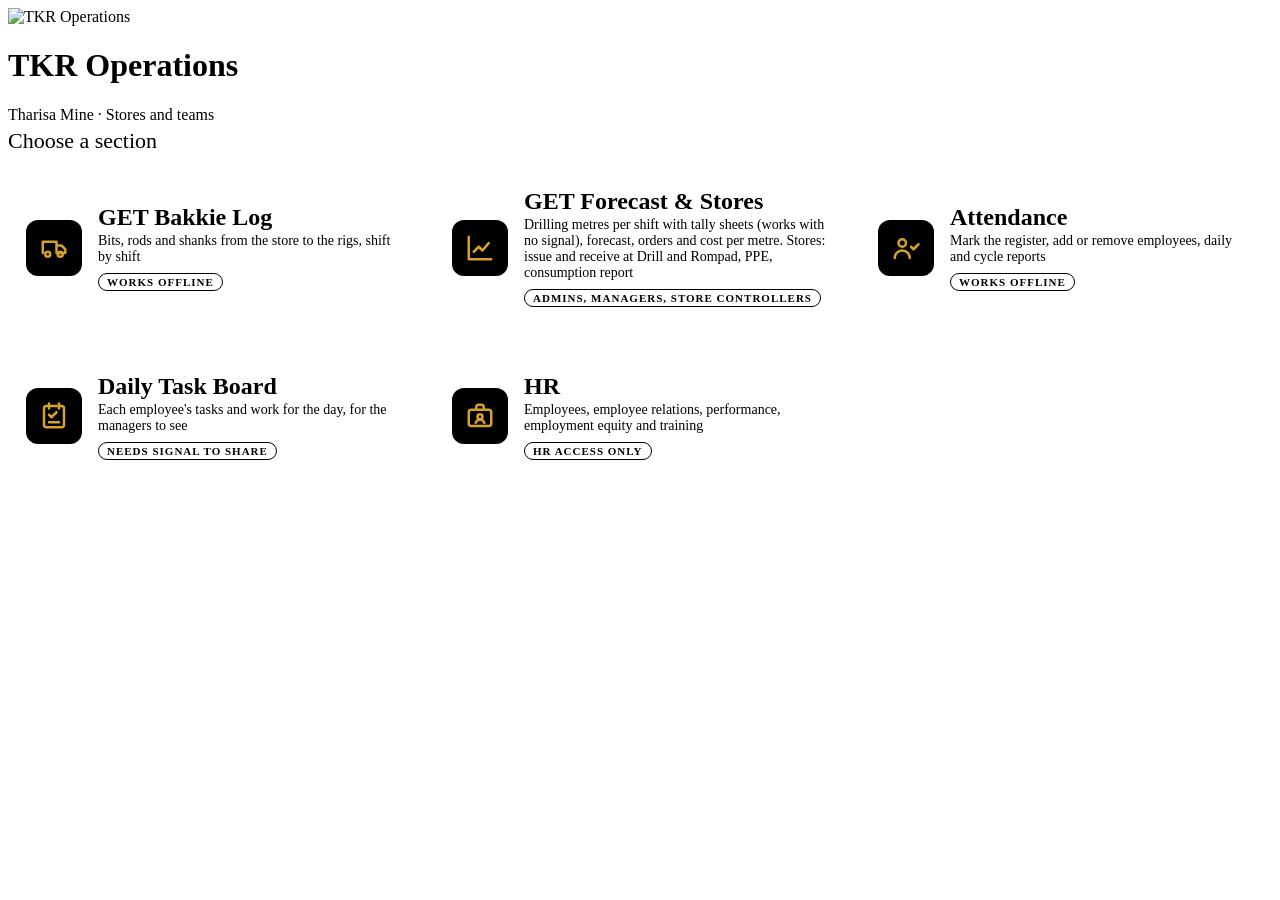
==== index.html @ 8fed8349 "GET Forecast Metres tab is now the shift capture (works with no signal); October register and GET Fo" ====
<!doctype html>
<html lang="en">
<head>
<meta charset="utf-8">
<meta name="viewport" content="width=device-width,initial-scale=1,viewport-fit=cover">
<title>TKR Operations</title>
<meta name="theme-color" content="#000000">
<link rel="manifest" href="manifest.webmanifest">
<link rel="icon" href="icons/icon-192.png">
<link rel="apple-touch-icon" href="icons/maskable-192.png">
<meta name="apple-mobile-web-app-capable" content="yes">
<meta name="mobile-web-app-capable" content="yes">
<meta name="apple-mobile-web-app-title" content="TKR">
<meta name="apple-mobile-web-app-status-bar-style" content="black">
<link rel="stylesheet" href="style.css">
<style>
.sections{display:grid;gap:14px;grid-template-columns:repeat(auto-fill,minmax(min(320px,100%),1fr))}
.section{display:flex;gap:16px;align-items:center;text-decoration:none;color:var(--fg);background:var(--panel);border:1px solid var(--line);border-left:5px solid var(--gold);border-radius:12px;padding:20px 18px;min-height:110px}
.section:hover,.section:focus-visible{border-color:var(--gold)}
.section .ic{width:56px;height:56px;border-radius:12px;background:#000;color:#d4a12a;display:grid;place-items:center;flex:none}
.section .ic svg{width:30px;height:30px}
.section b{display:block;font-family:var(--display);font-size:24px;line-height:1.1}
.section small{display:block;color:var(--muted);font-size:14px;margin-top:3px}
.tag{display:inline-block;margin-top:8px;font-size:11px;font-weight:600;letter-spacing:1px;text-transform:uppercase;padding:2px 8px;border-radius:99px;border:1px solid currentColor}
.tag.off{color:var(--ok)} .tag.on{color:var(--gold)}
.hello{font-family:var(--display);font-size:22px;margin:4px 0 14px}
</style>
</head>
<body>
<div class="band"><div class="in">
  <img class="logo" src="icons/logo-96.png" alt="TKR Operations">
  <div><h1>TKR Operations</h1><div class="sub">Tharisa Mine · Stores and teams</div></div>
  <button id="installBtn" class="install" hidden>Install app</button>
</div></div>
<div class="wrap">
  <div class="hello">Choose a section</div>
  <div class="sections" id="sections"></div>
</div>
<script>
/* Sections of the TKR app. To add a new section later, add one line here and a folder with its page. */
const SECTIONS = [
  { href: "get/", title: "GET Bakkie Log", text: "Bits, rods and shanks from the store to the rigs, shift by shift", tag: "Works offline", off: true,
    icon: '<path d="M3 16V7h11v9M14 10h4l3 3v3h-7"/><circle cx="7" cy="17" r="2"/><circle cx="17" cy="17" r="2"/>' },
  { href: "forecast/", title: "GET Forecast & Stores", text: "Drilling metres per shift with tally sheets (works with no signal), forecast, orders and cost per metre. Stores: issue and receive at Drill and Rompad, PPE, consumption report", tag: "Admins, managers, store controllers", off: false,
    icon: '<path d="M3 3v18h18"/><path d="M7 15l4-4 3 3 5-6"/>' },
  { href: "attendance/", title: "Attendance", text: "Mark the register, add or remove employees, daily and cycle reports", tag: "Works offline", off: true,
    icon: '<circle cx="9" cy="8" r="3"/><path d="M3 20c0-3.3 2.7-6 6-6s6 2.7 6 6"/><path d="M16 11l2 2 4-4"/>' },
  { href: "tasks/", title: "Daily Task Board", text: "Each employee's tasks and work for the day, for the managers to see", tag: "Needs signal to share", off: false,
    icon: '<rect x="4" y="4" width="16" height="17" rx="2"/><path d="M8 2v4M16 2v4M8 11l2 2 4-4M8 17h8"/>' },
  { href: "hr/", title: "HR", text: "Employees, employee relations, performance, employment equity and training", tag: "HR access only", off: false,
    icon: '<rect x="3" y="7" width="18" height="13" rx="2"/><path d="M9 7V5a2 2 0 0 1 2-2h2a2 2 0 0 1 2 2v2"/><circle cx="12" cy="12.5" r="2"/><path d="M8.5 17.5c.6-1.6 2-2.5 3.5-2.5s2.9.9 3.5 2.5"/>' },
];
document.getElementById("sections").innerHTML = SECTIONS.map(s => `<a class="section" href="${s.href}">
  <span class="ic"><svg viewBox="0 0 24 24" fill="none" stroke="currentColor" stroke-width="2" stroke-linecap="round" stroke-linejoin="round" aria-hidden="true">${s.icon}</svg></span>
  <span><b>${s.title}</b><small>${s.text}</small><span class="tag ${s.off ? "off" : "on"}">${s.tag}</span></span></a>`).join("");
let installEvt = null;
addEventListener("beforeinstallprompt", e => { e.preventDefault(); installEvt = e; installBtn.hidden = false; });
installBtn.onclick = async () => { if (!installEvt) return; installEvt.prompt(); await installEvt.userChoice; installEvt = null; installBtn.hidden = true; };
// A new version of the app was installed: load it straight away instead of on the next open.
if("serviceWorker" in navigator&&navigator.serviceWorker.controller){let reloaded=false;navigator.serviceWorker.addEventListener("controllerchange",()=>{if(reloaded)return;reloaded=true;location.reload()})}
if ("serviceWorker" in navigator) navigator.serviceWorker.register("sw.js", { updateViaCache: "none" }).then(r => r.update()).catch(() => {});
</script>
</body>
</html>
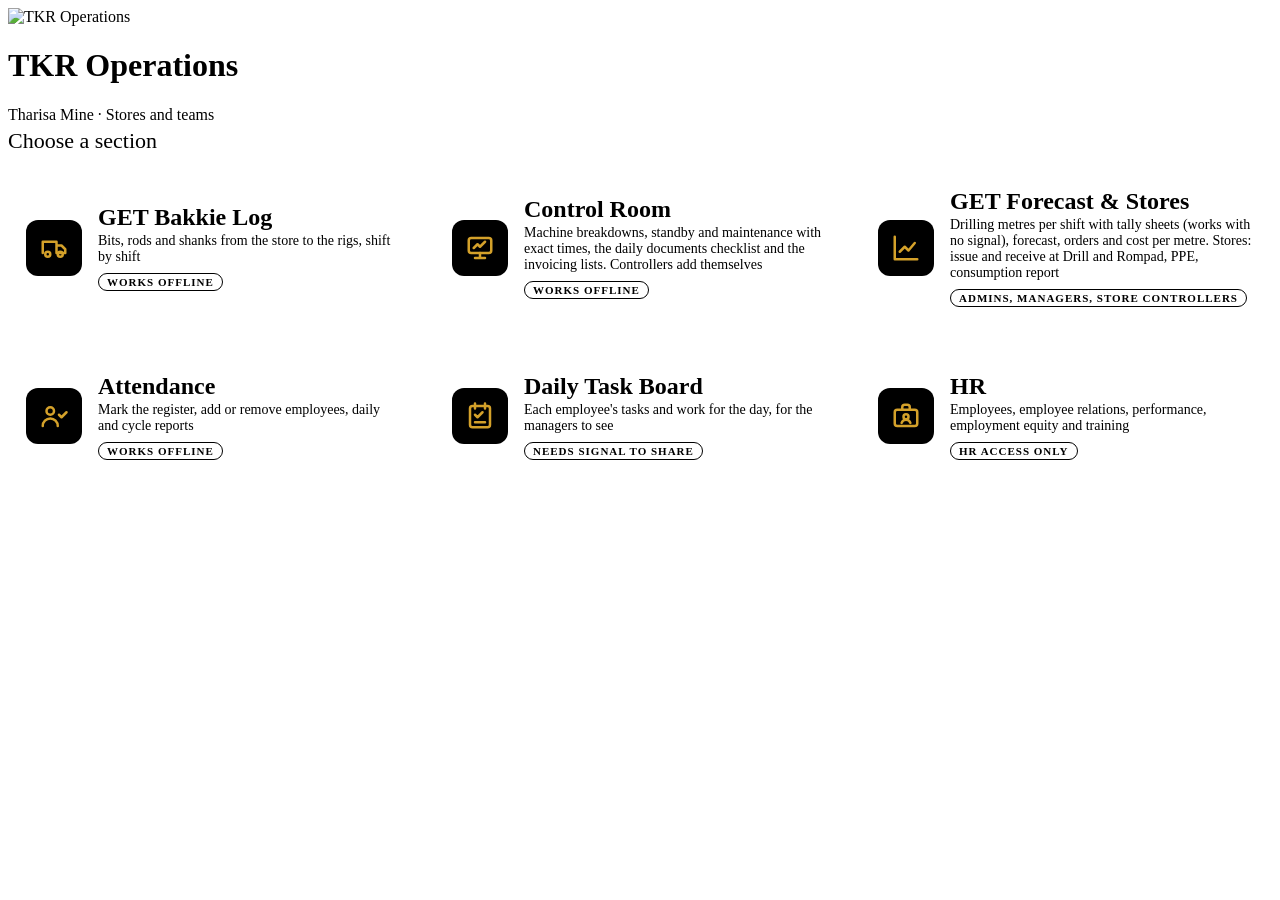
==== commit 7e624377: "New Control Room section that works with no signal: controllers add themselves with a PIN, breakdown" ====
--- a/index.html
+++ b/index.html
@@ -41,6 +41,8 @@
 const SECTIONS = [
   { href: "get/", title: "GET Bakkie Log", text: "Bits, rods and shanks from the store to the rigs, shift by shift", tag: "Works offline", off: true,
     icon: '<path d="M3 16V7h11v9M14 10h4l3 3v3h-7"/><circle cx="7" cy="17" r="2"/><circle cx="17" cy="17" r="2"/>' },
+  { href: "control/", title: "Control Room", text: "Machine breakdowns, standby and maintenance with exact times, the daily documents checklist and the invoicing lists. Controllers add themselves", tag: "Works offline", off: true,
+    icon: '<rect x="3" y="4" width="18" height="12" rx="2"/><path d="M8 20h8M12 16v4M7 12l3-3 2 2 4-4"/>' },
   { href: "forecast/", title: "GET Forecast & Stores", text: "Drilling metres per shift with tally sheets (works with no signal), forecast, orders and cost per metre. Stores: issue and receive at Drill and Rompad, PPE, consumption report", tag: "Admins, managers, store controllers", off: false,
     icon: '<path d="M3 3v18h18"/><path d="M7 15l4-4 3 3 5-6"/>' },
   { href: "attendance/", title: "Attendance", text: "Mark the register, add or remove employees, daily and cycle reports", tag: "Works offline", off: true,
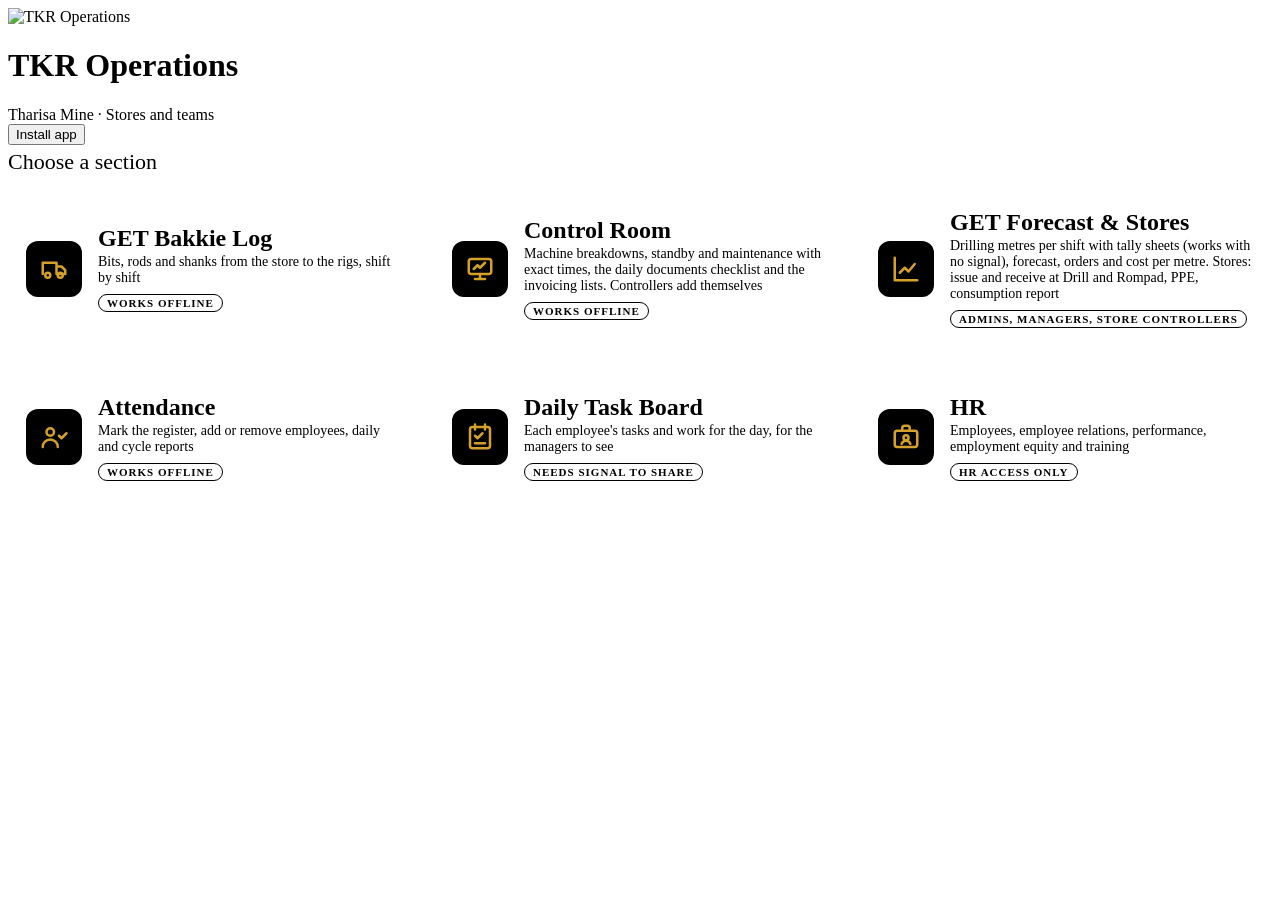
==== commit add52155: "Control Room: water bowser, no standby choice, optional breakdown email to people the controller cho" ====
--- a/index.html
+++ b/index.html
@@ -30,7 +30,7 @@
 <div class="band"><div class="in">
   <img class="logo" src="icons/logo-96.png" alt="TKR Operations">
   <div><h1>TKR Operations</h1><div class="sub">Tharisa Mine · Stores and teams</div></div>
-  <button id="installBtn" class="install" hidden>Install app</button>
+  <button id="installBtn" class="install">Install app</button>
 </div></div>
 <div class="wrap">
   <div class="hello">Choose a section</div>
@@ -57,7 +57,8 @@
   <span><b>${s.title}</b><small>${s.text}</small><span class="tag ${s.off ? "off" : "on"}">${s.tag}</span></span></a>`).join("");
 let installEvt = null;
 addEventListener("beforeinstallprompt", e => { e.preventDefault(); installEvt = e; installBtn.hidden = false; });
-installBtn.onclick = async () => { if (!installEvt) return; installEvt.prompt(); await installEvt.userChoice; installEvt = null; installBtn.hidden = true; };
+installBtn.onclick = async () => { if (!installEvt) { location.href = "install.html"; return; } installEvt.prompt(); await installEvt.userChoice; installEvt = null; };
+if (matchMedia("(display-mode: standalone)").matches || navigator.standalone) installBtn.hidden = true;   // already running as the installed app
 // A new version of the app was installed: load it straight away instead of on the next open.
 if("serviceWorker" in navigator&&navigator.serviceWorker.controller){let reloaded=false;navigator.serviceWorker.addEventListener("controllerchange",()=>{if(reloaded)return;reloaded=true;location.reload()})}
 if ("serviceWorker" in navigator) navigator.serviceWorker.register("sw.js", { updateViaCache: "none" }).then(r => r.update()).catch(() => {});
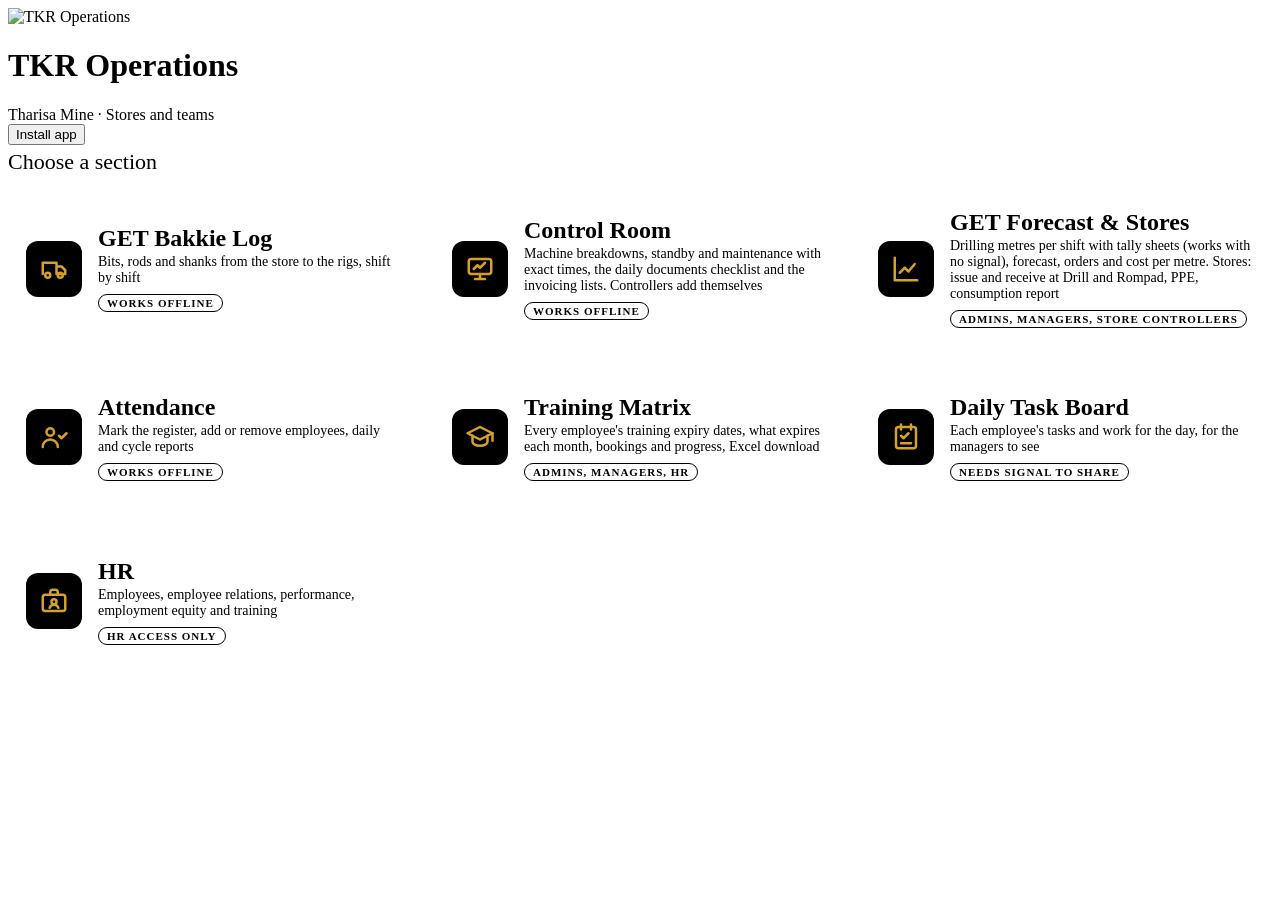
==== commit 9c134180: "Training Matrix section: matrix of expiry dates, expiring per month with bookings and progress, dash" ====
--- a/index.html
+++ b/index.html
@@ -47,6 +47,8 @@
     icon: '<path d="M3 3v18h18"/><path d="M7 15l4-4 3 3 5-6"/>' },
   { href: "attendance/", title: "Attendance", text: "Mark the register, add or remove employees, daily and cycle reports", tag: "Works offline", off: true,
     icon: '<circle cx="9" cy="8" r="3"/><path d="M3 20c0-3.3 2.7-6 6-6s6 2.7 6 6"/><path d="M16 11l2 2 4-4"/>' },
+  { href: "training/", title: "Training Matrix", text: "Every employee's training expiry dates, what expires each month, bookings and progress, Excel download", tag: "Admins, managers, HR", off: false,
+    icon: '<path d="M2 9l10-5 10 5-10 5z"/><path d="M6 11v5c0 1.5 2.7 3 6 3s6-1.5 6-3v-5"/><path d="M22 9v6"/>' },
   { href: "tasks/", title: "Daily Task Board", text: "Each employee's tasks and work for the day, for the managers to see", tag: "Needs signal to share", off: false,
     icon: '<rect x="4" y="4" width="16" height="17" rx="2"/><path d="M8 2v4M16 2v4M8 11l2 2 4-4M8 17h8"/>' },
   { href: "hr/", title: "HR", text: "Employees, employee relations, performance, employment equity and training", tag: "HR access only", off: false,
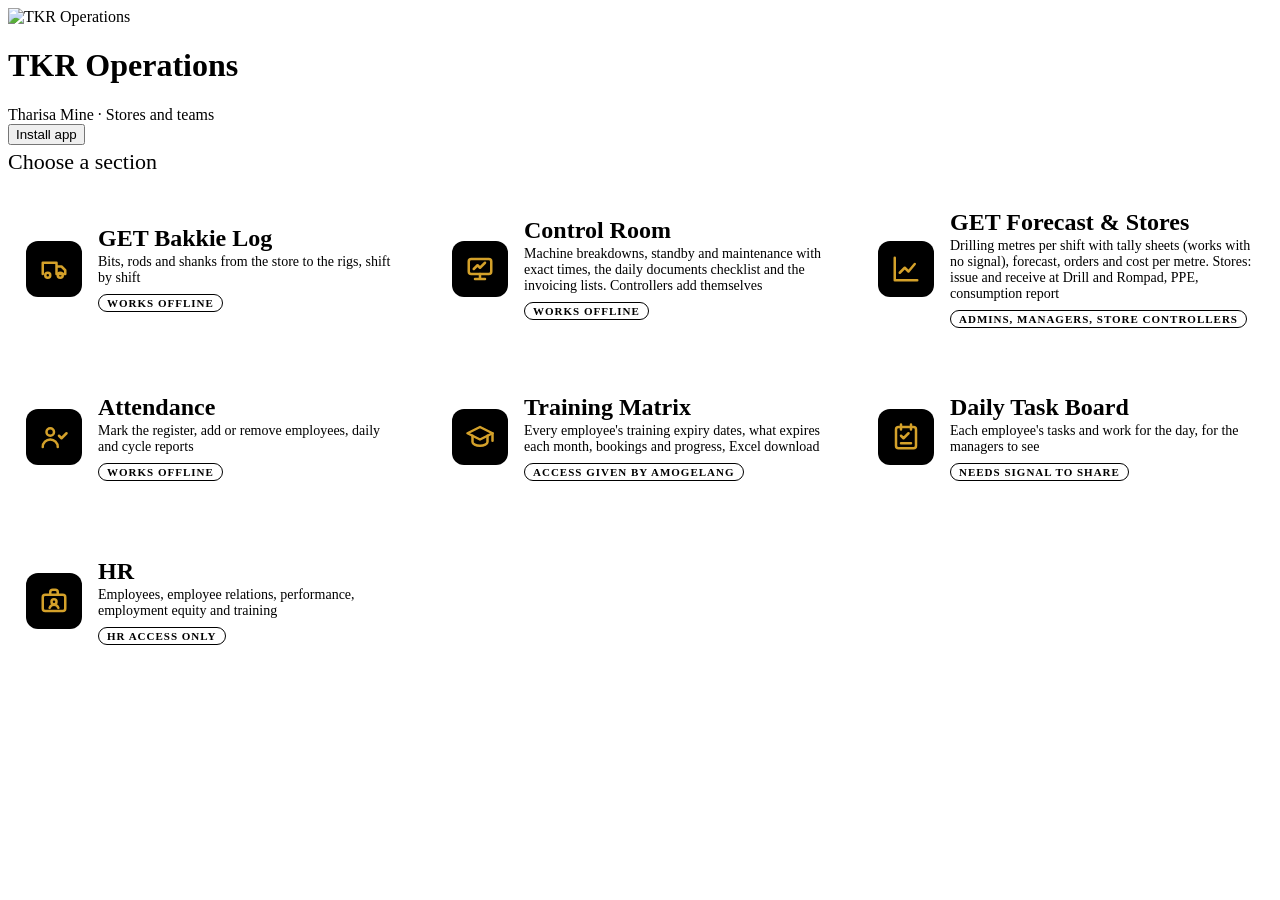
==== commit 0857bb20: "Training Matrix: access given and removed by Amogelang on an Access tab Co-Authored-By: Claude Opus " ====
--- a/index.html
+++ b/index.html
@@ -47,7 +47,7 @@
     icon: '<path d="M3 3v18h18"/><path d="M7 15l4-4 3 3 5-6"/>' },
   { href: "attendance/", title: "Attendance", text: "Mark the register, add or remove employees, daily and cycle reports", tag: "Works offline", off: true,
     icon: '<circle cx="9" cy="8" r="3"/><path d="M3 20c0-3.3 2.7-6 6-6s6 2.7 6 6"/><path d="M16 11l2 2 4-4"/>' },
-  { href: "training/", title: "Training Matrix", text: "Every employee's training expiry dates, what expires each month, bookings and progress, Excel download", tag: "Admins, managers, HR", off: false,
+  { href: "training/", title: "Training Matrix", text: "Every employee's training expiry dates, what expires each month, bookings and progress, Excel download", tag: "Access given by Amogelang", off: false,
     icon: '<path d="M2 9l10-5 10 5-10 5z"/><path d="M6 11v5c0 1.5 2.7 3 6 3s6-1.5 6-3v-5"/><path d="M22 9v6"/>' },
   { href: "tasks/", title: "Daily Task Board", text: "Each employee's tasks and work for the day, for the managers to see", tag: "Needs signal to share", off: false,
     icon: '<rect x="4" y="4" width="16" height="17" rx="2"/><path d="M8 2v4M16 2v4M8 11l2 2 4-4M8 17h8"/>' },
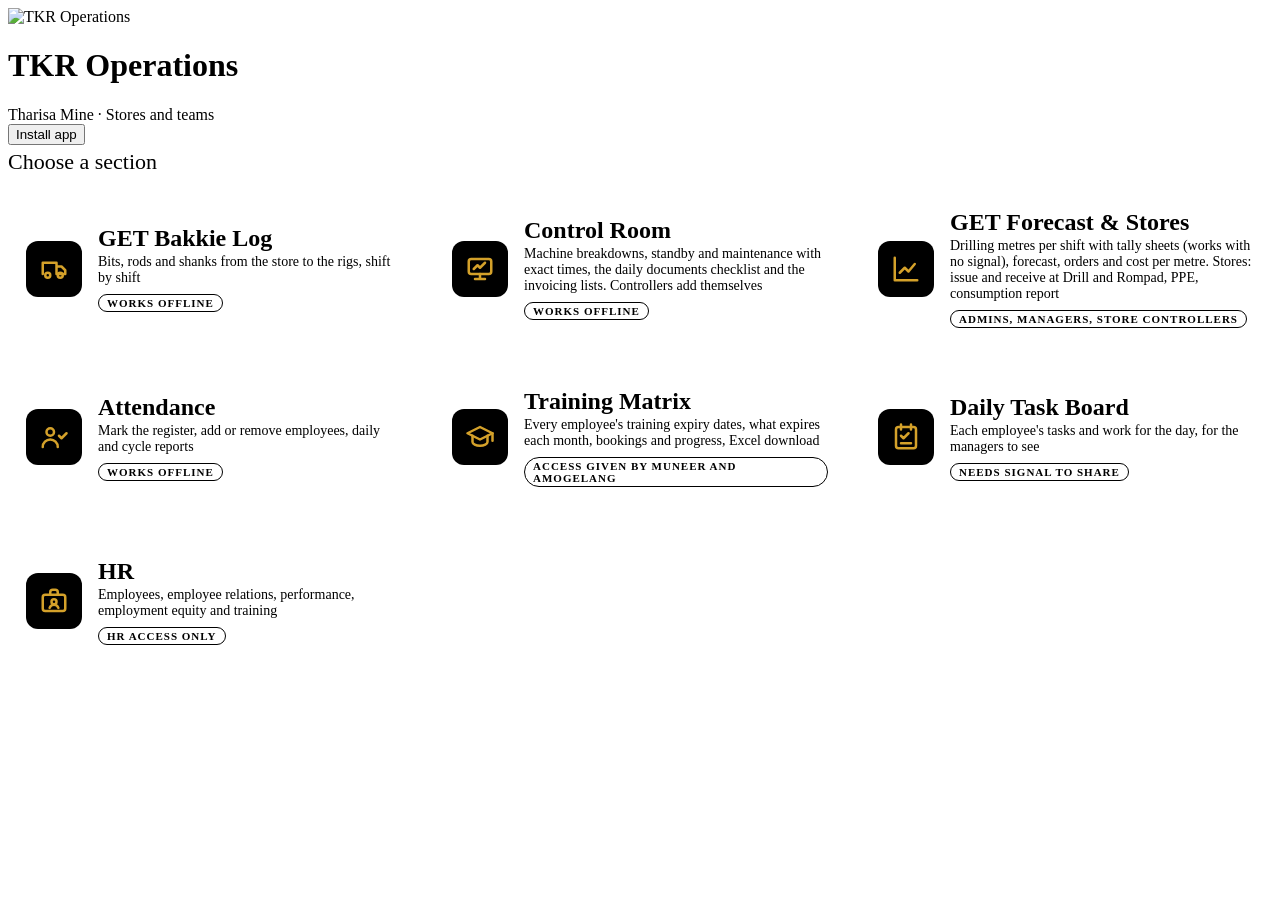
==== commit f023b93e: "Training Matrix: Muneer can also give and remove access Co-Authored-By: Claude Opus 5.5 <noreply@ant" ====
--- a/index.html
+++ b/index.html
@@ -47,7 +47,7 @@
     icon: '<path d="M3 3v18h18"/><path d="M7 15l4-4 3 3 5-6"/>' },
   { href: "attendance/", title: "Attendance", text: "Mark the register, add or remove employees, daily and cycle reports", tag: "Works offline", off: true,
     icon: '<circle cx="9" cy="8" r="3"/><path d="M3 20c0-3.3 2.7-6 6-6s6 2.7 6 6"/><path d="M16 11l2 2 4-4"/>' },
-  { href: "training/", title: "Training Matrix", text: "Every employee's training expiry dates, what expires each month, bookings and progress, Excel download", tag: "Access given by Amogelang", off: false,
+  { href: "training/", title: "Training Matrix", text: "Every employee's training expiry dates, what expires each month, bookings and progress, Excel download", tag: "Access given by Muneer and Amogelang", off: false,
     icon: '<path d="M2 9l10-5 10 5-10 5z"/><path d="M6 11v5c0 1.5 2.7 3 6 3s6-1.5 6-3v-5"/><path d="M22 9v6"/>' },
   { href: "tasks/", title: "Daily Task Board", text: "Each employee's tasks and work for the day, for the managers to see", tag: "Needs signal to share", off: false,
     icon: '<rect x="4" y="4" width="16" height="17" rx="2"/><path d="M8 2v4M16 2v4M8 11l2 2 4-4M8 17h8"/>' },
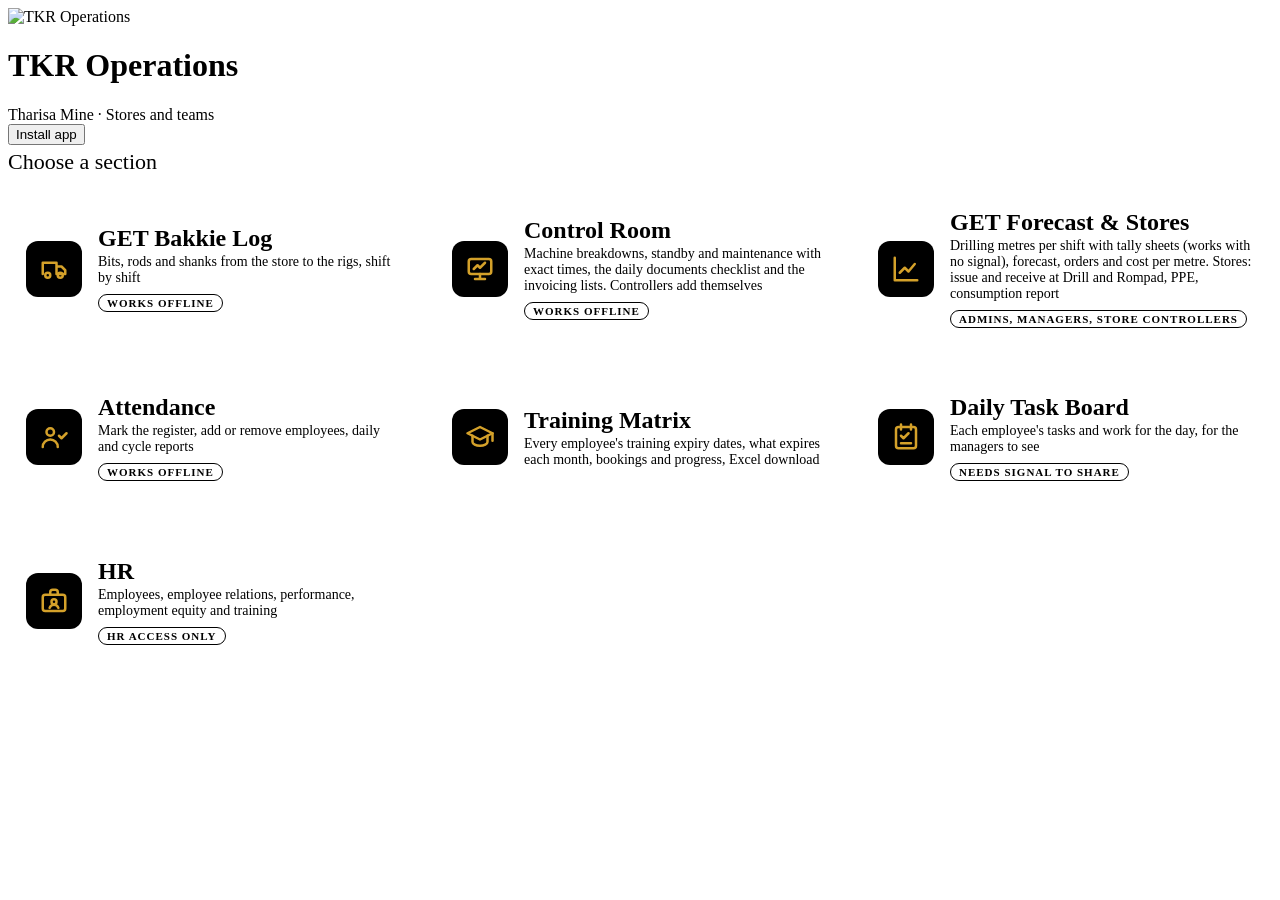
==== commit dbf8d992: "Home: no access tag on the Training Matrix tile Co-Authored-By: Claude Opus 5.5 <noreply@anthropic.c" ====
--- a/index.html
+++ b/index.html
@@ -47,7 +47,7 @@
     icon: '<path d="M3 3v18h18"/><path d="M7 15l4-4 3 3 5-6"/>' },
   { href: "attendance/", title: "Attendance", text: "Mark the register, add or remove employees, daily and cycle reports", tag: "Works offline", off: true,
     icon: '<circle cx="9" cy="8" r="3"/><path d="M3 20c0-3.3 2.7-6 6-6s6 2.7 6 6"/><path d="M16 11l2 2 4-4"/>' },
-  { href: "training/", title: "Training Matrix", text: "Every employee's training expiry dates, what expires each month, bookings and progress, Excel download", tag: "Access given by Muneer and Amogelang", off: false,
+  { href: "training/", title: "Training Matrix", text: "Every employee's training expiry dates, what expires each month, bookings and progress, Excel download", tag: "", off: false,
     icon: '<path d="M2 9l10-5 10 5-10 5z"/><path d="M6 11v5c0 1.5 2.7 3 6 3s6-1.5 6-3v-5"/><path d="M22 9v6"/>' },
   { href: "tasks/", title: "Daily Task Board", text: "Each employee's tasks and work for the day, for the managers to see", tag: "Needs signal to share", off: false,
     icon: '<rect x="4" y="4" width="16" height="17" rx="2"/><path d="M8 2v4M16 2v4M8 11l2 2 4-4M8 17h8"/>' },
@@ -56,7 +56,7 @@
 ];
 document.getElementById("sections").innerHTML = SECTIONS.map(s => `<a class="section" href="${s.href}">
   <span class="ic"><svg viewBox="0 0 24 24" fill="none" stroke="currentColor" stroke-width="2" stroke-linecap="round" stroke-linejoin="round" aria-hidden="true">${s.icon}</svg></span>
-  <span><b>${s.title}</b><small>${s.text}</small><span class="tag ${s.off ? "off" : "on"}">${s.tag}</span></span></a>`).join("");
+  <span><b>${s.title}</b><small>${s.text}</small>${s.tag ? `<span class="tag ${s.off ? "off" : "on"}">${s.tag}</span>` : ""}</span></a>`).join("");
 let installEvt = null;
 addEventListener("beforeinstallprompt", e => { e.preventDefault(); installEvt = e; installBtn.hidden = false; });
 installBtn.onclick = async () => { if (!installEvt) { location.href = "install.html"; return; } installEvt.prompt(); await installEvt.userChoice; installEvt = null; };
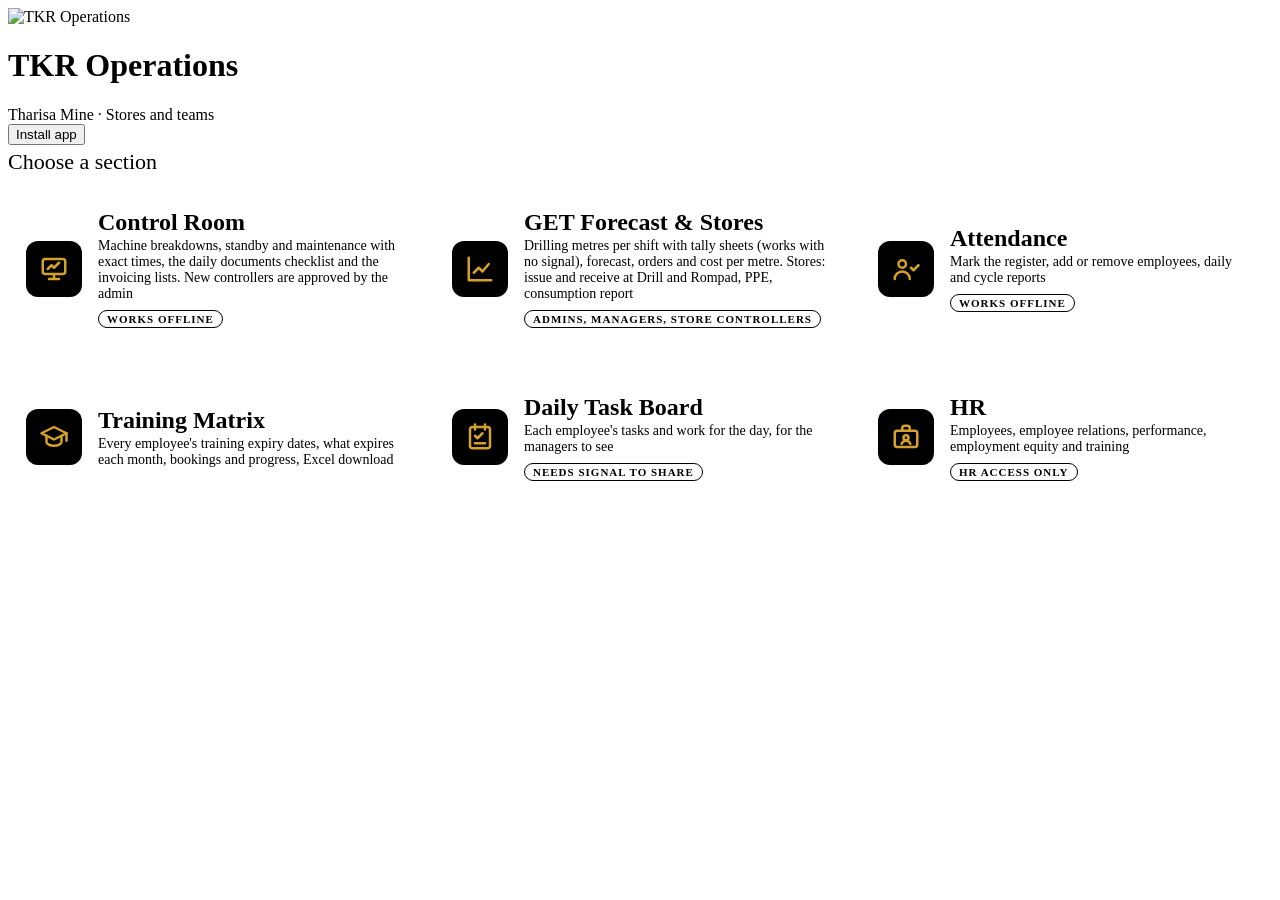
==== commit 7abadc51: "Control Room: new controllers wait for admin approval, duplicate uploads show what changed (replace " ====
--- a/index.html
+++ b/index.html
@@ -39,9 +39,9 @@
 <script>
 /* Sections of the TKR app. To add a new section later, add one line here and a folder with its page. */
 const SECTIONS = [
-  { href: "get/", title: "GET Bakkie Log", text: "Bits, rods and shanks from the store to the rigs, shift by shift", tag: "Works offline", off: true,
+  { hide: true, href: "get/", title: "GET Bakkie Log", text: "Bits, rods and shanks from the store to the rigs, shift by shift", tag: "Works offline", off: true,
     icon: '<path d="M3 16V7h11v9M14 10h4l3 3v3h-7"/><circle cx="7" cy="17" r="2"/><circle cx="17" cy="17" r="2"/>' },
-  { href: "control/", title: "Control Room", text: "Machine breakdowns, standby and maintenance with exact times, the daily documents checklist and the invoicing lists. Controllers add themselves", tag: "Works offline", off: true,
+  { href: "control/", title: "Control Room", text: "Machine breakdowns, standby and maintenance with exact times, the daily documents checklist and the invoicing lists. New controllers are approved by the admin", tag: "Works offline", off: true,
     icon: '<rect x="3" y="4" width="18" height="12" rx="2"/><path d="M8 20h8M12 16v4M7 12l3-3 2 2 4-4"/>' },
   { href: "forecast/", title: "GET Forecast & Stores", text: "Drilling metres per shift with tally sheets (works with no signal), forecast, orders and cost per metre. Stores: issue and receive at Drill and Rompad, PPE, consumption report", tag: "Admins, managers, store controllers", off: false,
     icon: '<path d="M3 3v18h18"/><path d="M7 15l4-4 3 3 5-6"/>' },
@@ -54,7 +54,7 @@
   { href: "hr/", title: "HR", text: "Employees, employee relations, performance, employment equity and training", tag: "HR access only", off: false,
     icon: '<rect x="3" y="7" width="18" height="13" rx="2"/><path d="M9 7V5a2 2 0 0 1 2-2h2a2 2 0 0 1 2 2v2"/><circle cx="12" cy="12.5" r="2"/><path d="M8.5 17.5c.6-1.6 2-2.5 3.5-2.5s2.9.9 3.5 2.5"/>' },
 ];
-document.getElementById("sections").innerHTML = SECTIONS.map(s => `<a class="section" href="${s.href}">
+document.getElementById("sections").innerHTML = SECTIONS.filter(s => !s.hide).map(s => `<a class="section" href="${s.href}">
   <span class="ic"><svg viewBox="0 0 24 24" fill="none" stroke="currentColor" stroke-width="2" stroke-linecap="round" stroke-linejoin="round" aria-hidden="true">${s.icon}</svg></span>
   <span><b>${s.title}</b><small>${s.text}</small>${s.tag ? `<span class="tag ${s.off ? "off" : "on"}">${s.tag}</span>` : ""}</span></a>`).join("");
 let installEvt = null;
